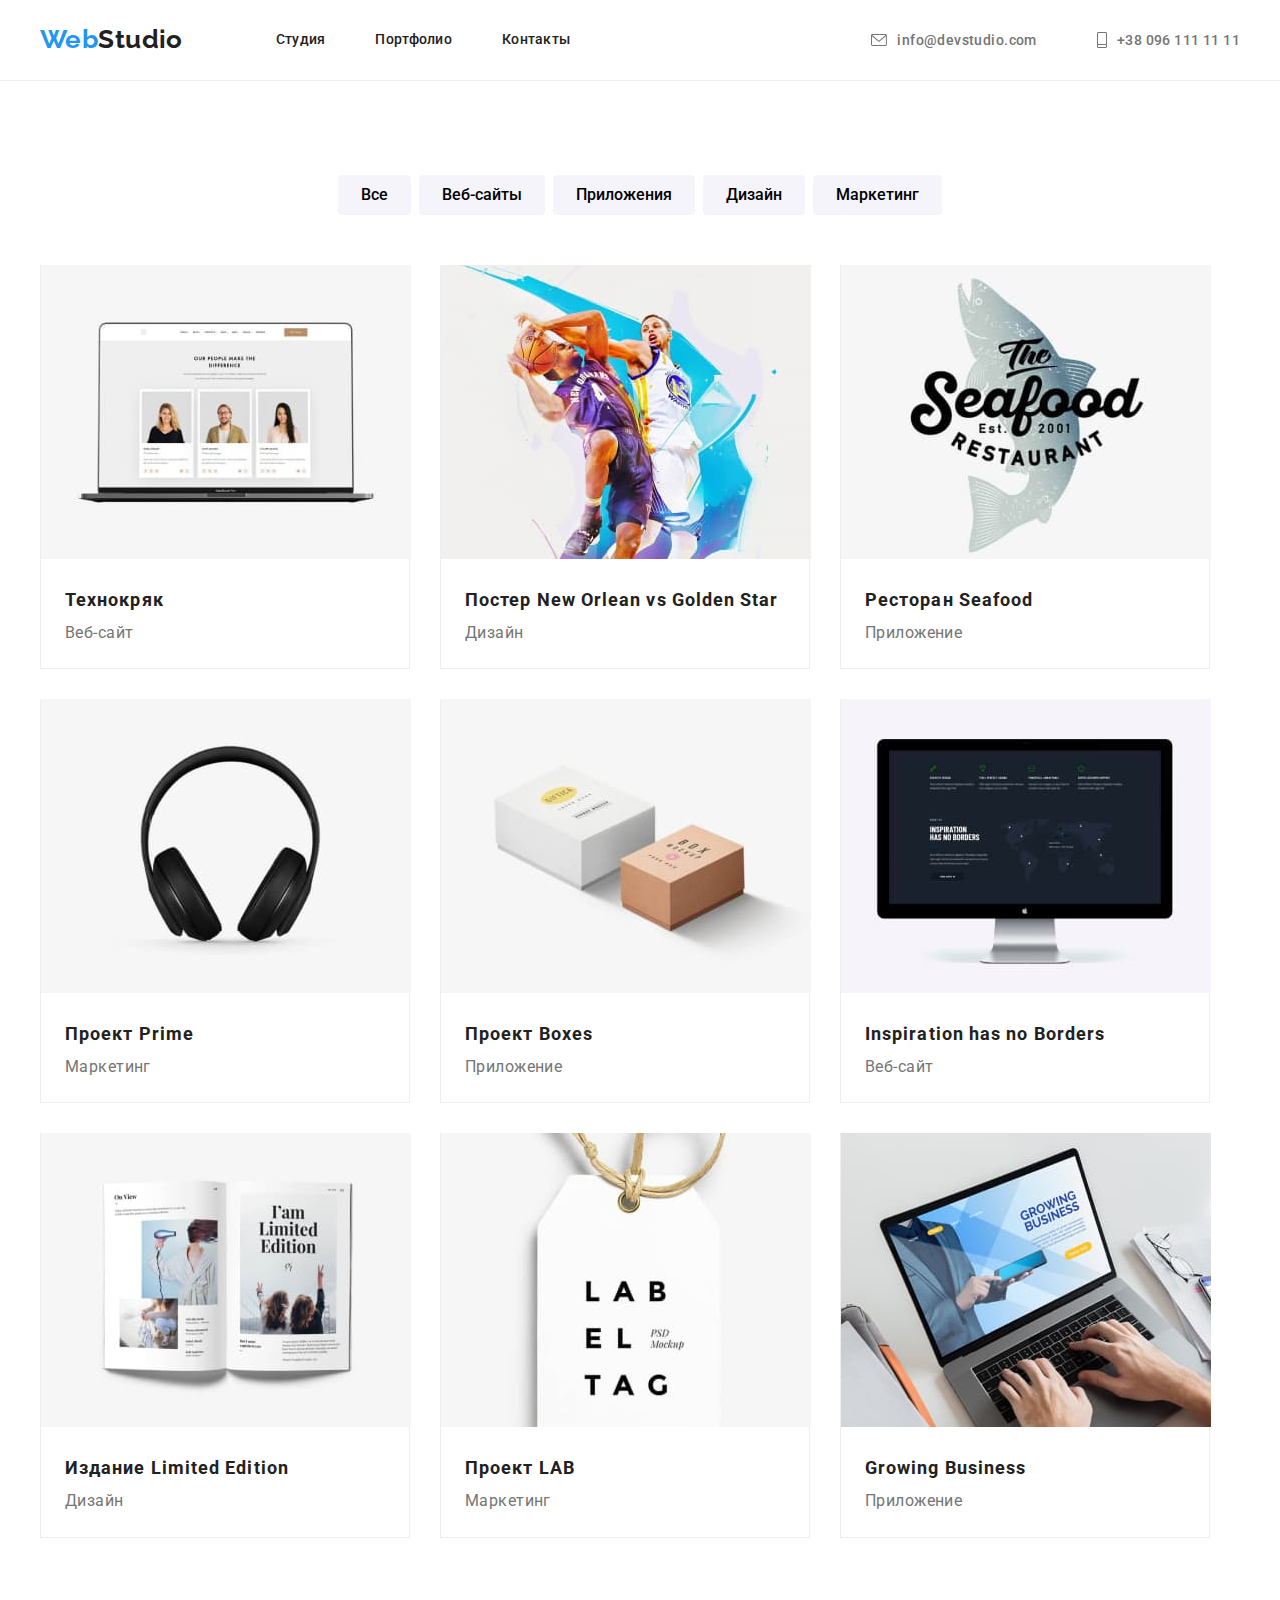
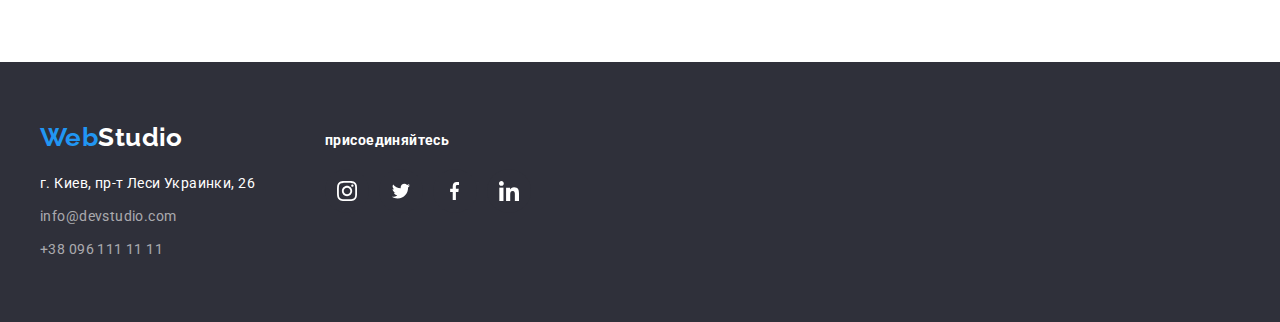
==== portfolio.html @ 37e865db "start" ====
<!DOCTYPE html>
<html lang="en">
<head>
    <meta charset="UTF-8">
    <meta http-equiv="X-UA-Compatible" content="IE=edge">
    <meta name="viewport" content="width=, initial-scale=1.0">
    <title>Document</title>
    <link href="https://fonts.googleapis.com/css2?family=Raleway:wght@700&family=Roboto:wght@400;500;700;900&display=swap"
        rel="stylesheet">
    <link rel="stylesheet" href="https://cdnjs.cloudflare.com/ajax/libs/modern-normalize/1.1.0/modern-normalize.min.css">
    <link rel="stylesheet" href="./css/styles.css">
</head>
<body class="page">
    <div class="nav">
    <div class="container">
    
        <header class="WebStudio"></header>
        <nav class="main-nav">
        <a href="" class="logo">Web<span class="logo-accent">Studio </span> </a>
    
            <ul class="site-nav">
                <li class="items"><a href="./index.html" class="link">Студия</a></li>
                <li class="items"><a href="" class="link">Портфолио</a></li>
                <li class="items"><a href="" class="link">Контакты</a></li>
            </ul>
            <ul class="auth-nav">
                <li class="items">
                    
                    <a href="info@devstudio.com" class="links"><svg class="soc-icon" width="16" height="12">
                <use href=".//img/symbols-defs.svg#icon-envelope">
                </use>
            </svg>
            info@devstudio.com</a></li>

                <li class="items">
            
                    <a href="tel+380961111111" class="links phone"><svg class="soc-icon" width="10" height="20">
                <use href=".//img/symbols-defs.svg#icon-phone">
                </use>
                </svg>
                +38 096 111 11 11</a></li>
            </ul>
        </nav>
        </div>
        </div>
        <main>
            <section class="section">
                <div class="button-icon">
                <h1 class="button-item">Buttons</h1>
                <ul class="button-nav">
                    <li class="buttons">
                        <button class="button-style" type="button">Все</button>
                    </li>
                    <li class="buttons">
                        <button class="button-style" type="button">Веб-сайты</button>
                    </li>
                    <li class="buttons">
                        <button class="button-style" type="button">Приложения</button>
                    </li class="buttons">
                    <li class="buttons">
                        <button class="button-style" type="button">Дизайн</button>
                    </li>
                    <li class="buttons">
                        <button class="button-style" type="button">Маркетинг</button>
                    </li>
                </ul>
                </div>
            
            
            <div class="section no-padding">
                <div class="container">
                <h1 class="portfolio-item">Portfolio</h1>
                <div class="flex-container">
                <ul class="flex-container">
                    
                    <li class="examples">
                        <div class="flex-elements">
                        <a href="" class="portfolio">
                            <img src="./img/img7.jpg" alt="ноут" width="370px">
                            <div class="portfolio-link">
                            <h2 class="name">Технокряк</h2>
                            <p class="work">Веб-сайт</p>
                            </div>
                        </a>
                        </div>
                    </li>
                    
                    <li class="examples">
                        <div class="flex-elements">
                        <a href="" class="portfolio">
                            <img src="./img/img8.jpg" alt="баскетбол" width="370px">
                            <div class="portfolio-link">
                            <h2 class="name">Постер New Orlean vs Golden Star</h2>
                            <p class="work">Дизайн</p>
                            </div>
                        </a>
                        </div>
                    </li>
                    
                    <li class="examples">
                        <div class="flex-elements">
                        <a href="" class="portfolio">
                            <img src="./img/img9.jpg" alt="seafood" width="370px">
                            <div class="portfolio-link">
                            <h2 class="name">Ресторан Seafood</h2>
                            <p class="work">Приложение</p>
                            </div>
                        </a>
                        </div>
                    </li>

                    <li class="examples">
                        <div class="flex-elements">
                        <a href="" class="portfolio">
                            <img src="./img/img10.jpg" alt="наушники" width="370px">
                            <div class="portfolio-link">
                            <h2 class="name">Проект Prime</h2>
                            <p class="work">Маркетинг</p>
                            </div>
                        </a>
                        </div>
                    </li>

                    <li class="examples">
                        <div class="flex-elements">
                        <a href="" class="portfolio">
                            <img src="./img/img11.jpg" alt="блоки" width="370px">
                            <div class="portfolio-link">
                            <h2 class="name">Проект Boxes</h2>
                            <p class="work">Приложение</p>
                            </div>
                        </a>
                        </div>
                    </li>

                    <li class="examples">
                        <div class="flex-elements">
                        <a href="" class="portfolio">
                            <img src="./img/img12.jpg" alt="монитор" width="370px">
                            <div class="portfolio-link">
                            <h2 class="name">Inspiration has no Borders</h2>
                            <p class="work">Веб-сайт</p>
                            </div>
                        </a>
                        </div>
                    </li>

                    <li class="examples">
                        <div class="flex-elements">
                        <a href="" class="portfolio">
                            <img src="./img/img13.jpg" alt="книга" width="370px">
                            <div class="portfolio-link">
                            <h2 class="name">Издание Limited Edition</h2>
                            <p class="work">Дизайн</p>
                            </div>
                        </a>
                        </div>
                    </li>

                    <li class="examples">
                        <div class="flex-elements">
                        <a href="" class="portfolio">
                            <img src="./img/img14.jpg" alt="этикетка" width="370px">
                            <div class="portfolio-link">
                            <h2 class="name">Проект LAB</h2>
                            <p class="work">Маркетинг</p>
                            </div>
                        </a>
                        </div>
                    </li>

                    <li class="examples">
                        <div class="flex-elements">
                        <a href="" class="portfolio">
                            <img src="./img/img15.jpg" alt="бизнес" width="370px">
                            <div class="portfolio-link">
                            <h2 class="name">Growing Business</h2>
                            <p class="work">Приложение</p>
                            </div>
                        </a>
                        </div>
                    </li>
                </ul>
                </div>
                </div>
                </div>
            </section>
            </main>

            <footer class="adress">
                 <div class="contact-wrap">
        <div class="container">
            <section class="adress-footer">
        <a href="" class="logo">Web<span class="logo-style">Studio </span> </a>
        <address>
            <ul class="adress-nav">
                <li class="adress-item">
                    <a href="" class="adress-map">г. Киев, пр-т Леси Украинки, 26</a>
                </li>

                <li class="adress-items">
                    <a href="" class="adress-info">info@devstudio.com</a>
                </li>

                <li><a href="" class="adress-info">+38 096 111 11 11</a></li>
            </ul>
    
        </address>
        
        </section>

        <section class="online">
            <h2 class="online-title">присоединяйтесь</h2>
            <ul class="masters-soc-list">
                    <li class="masters-soc-item">
                        <a href="" class="online-soc-link">
                            <svg class="online-soc-icon" width="20" height="20">
                                <use href=".//img/symbols-defs.svg#icon-instagram">
                                </use>
                            </svg>
                        </a>
                    </li>
                
                    <li class="masters-soc-item">
                        <a href="" class="online-soc-link">
                            <svg class="online-soc-icon" width="20" height="16.25">
                                <use href=".//img/symbols-defs.svg#icon-bird">
                                </use>
                            </svg>
                        </a>
                    </li>
                
                    <li class="masters-soc-item">
                        <a href="" class="online-soc-link">
                            <svg class="online-soc-icon" width="10" height="20">
                                <use href=".//img/symbols-defs.svg#icon-f">
                                </use>
                            </svg>
                        </a>
                
                    </li>
                
                    <li class="masters-soc-item">
                        <a href="" class="online-soc-link">
                            <svg class="online-soc-icon" width="20" height="20">
                                <use href=".//img/symbols-defs.svg#icon-linkedin">
                                </use>
                            </svg>
                        </a>
                    </li>
                </ul>
        </section>
    </div>
    </div>
    </footer>
    
    </body>
            
            </html>
---- css/styles.css ----
html {
    box-sizing: border-box;
}

*,
*::before,
*::after {
    box-sizing: inherit;
}

:root {
    --primary-text-color: #757575;
    --title-text-color: #212121;
    --text-color-secondary: #FFFFFF;
    --accent-color: #2196F3;
}

body {
    color: var(--primary-text-color);
    background-color: #FFFFFF;
    font-family: Roboto, sans-serif;
    letter-spacing: 0.03em;
    font-size: 14px;
}

.container {
    margin-left: auto;
    margin-right: auto;
    width: 1230px;
    padding-left: 15px;
    padding-right: 15px;
}



ul {
    list-style: none;
    margin: 0px;
    padding: 0px;
}

.main-nav {
    display: flex;
    align-items: center;
}

.nav {
    background-color: #FFFFFF;
    border-top: 80px;
    border-bottom: 1px solid #ECECEC;
      
}

.logo {
    color: var(--accent-color);
    font-family: Raleway, sans-serif;
    font-size: 26px;
    line-height: 1.19;
    font-weight: 700;
    text-decoration: none;
    margin-top: 24px;
    margin-bottom: 25px;
    
}

.logo-accent {
    color: var(--title-text-color);
}

.logo:hover {
    color: var(--accent-color);
}

.logo-style {
    color: var(--text-color-secondary);
}

.site-nav {
    display: flex;
    margin-left: 93px;
}

.site-nav .link {
    color: var(--title-text-color);
    font-weight: 500;
    line-height: 1.14;
    letter-spacing: 0.02em;
    text-decoration: none;
    transition-property: color;
    transition-duration: 250ms;
    transition-timing-function: cubic-bezier(0.4, 0, 0.2, 1);

}

.site-nav .items:not(:last-child){
    margin-right: 50px;
}


.site-nav .link:hover,
.site-nav .link:focus {
    color: var(--accent-color);
}

.auth-nav {
    display: flex;
    margin-left: auto;
}

.auth-nav .items+.items {
    margin-left: 50px;
}

.auth-nav .links {
    color: var(--primary-text-color);
    font-weight: 500;
    text-decoration: none;
    margin-top: 0px;
    margin-bottom: 0px;
    transition-property: color;
    transition-duration: 250ms;
    transition-timing-function: cubic-bezier(0.4, 0, 0.2, 1);
}

.items {
    display: flex;
}

.links{
    display: inline-flex;
    align-items: center;
}

.links::before{
    content:"" ;
    margin-right: 10px;
}

.soc-link {
    display: flex;
    align-items: center;
    justify-content: center;
}

.soc-icon {
    fill: #757575;
margin-right: 10px;
}




.soc-icon:hover,
.soc-icon:focus {
    fill: #2196F3;
}


.auth-nav .links:hover,
.auth-nav .links:focus {
    color: var(--accent-color);
}

/* hero */

.hero {
    background-color: #2F303A;
    text-align: center;
    
}


.overlay {
    max-width: 1600px;
    height: 600px;
    margin-left: auto;
    margin-right: auto;
    background-image:linear-gradient(
        to right,
            rgba(47, 48, 58, 0.4),
            rgba(47, 48, 58, 0.4)
            ),
       url("../img/Img16.jpg");
    background-repeat: no-repeat;
    background-size: cover;
    background-position: center;
    padding-top: 200px;
    padding-bottom: 200px;
}

.hero-title {
    color: var(--text-color-secondary);
    font-size: Black;
    font-size: 44px;
    line-height: 1.36;
    font-weight: 900;
    text-align: Center;
    Letter-spacing: 0.06em;
    margin-top: 0px;
    margin-bottom: 30px;
}

.backdrop {
    position: fixed;
    top: 0;
    left: 0;
    width: 100%;
    height: 100%;
    background-color: rgba(0, 0, 0, 0.2);
}

.backdrop.is-hidden {
opacity: 0;
pointer-events: none;
}

.modal {
    position: absolute;
    top: 50%;
    left: 50%;
    transform: translate(-50%, -50%);
    min-height: 581px;
    min-width: 528px;
    margin-top: 221px;
    background-color: #FFFFFF;

}


/* section */
.section-title {
    color: var(--title-text-color);
    font-weight: 700;
    font-size: 36px;
    line-height: 1.17;
    text-align: center;
    margin-top: 0;
    margin-bottom: 50px;
}

.feature {
    display: none;
}

.list-item {
    width: 270px;
    margin-right: 30px;
    }
    
    .list-item:last-child {
        margin-right: 0px;
}


.section{
    padding-top: 94px;
    padding-bottom: 94px;
}

.section.no-padding {
    padding-top: 0px;
    padding-bottom: 0px;
}

.section.half-padding {
    padding-top: 0px;
    padding-bottom: 94px;
}

/* features */
.feature-list .title {
    color: var(--title-text-color);
    font-weight: 700;
    font-size: 14px;
    line-height: 1.14;
    margin-top: 0px;
    margin-bottom: 10px;
}

.feature-list {
    display: flex;
}

.feature-link{
    width: 270px;
        height: 120px;
        background-color: #F5F4FA;
        display: flex;
        align-items: center;
        justify-content: center;
        margin-bottom: 30px;

}

.feature-icon:hover,
.feature-icon:focus {
    fill: #2196F3;
}

.title-list {
    margin-top: 0px;
    padding: 0px;
    line-height: 1.71;
}

/* button */
.button {
    color: var(--text-color-secondary);
    background-color: #2196F3;
    font-weight: 700;
    font-size: 16px;
    line-height: 1.88;
    letter-spacing: 0.06em;
    text-decoration: none;
    border-radius: 4px;
    padding: 10px 32px;
    min-width: 200px;
    display: inline-block;
    text-align: center;
    border: 1px solid transparent;
    margin: 0px;
    cursor: pointer;
}

.work-list> .item {
    padding: 0px;
}

.work-list{
    display: flex;
    text-align: center;
    margin: 0px;
    padding: 0px;
}

.work-list .item+.item {
    margin-left: 30px;
}

.site-nav .link :current {
    color: var(--accent-color);
}

.master {
    background-color: #F5F4FA;
}


.person-item {
    background-color: #FFFFFF;
    width: 270px;
    margin-right: 30px;
    box-shadow: 0px 2px 1px rgb(0 0 0 / 20%), 0px 1px 1px rgba(0 0 0 / 14%), 0px 1px 3px rgba(0 0 0 / 12%);
}

.masters-list {
    padding-top: 30px;
    padding-bottom: 16px;
}


.section-staff {
    color: var(--title-text-color);
    font-weight: 500;
    font-size: 16px;
    line-height: 1.19;
    margin-top: 0px;
    margin-bottom: 10px;
    text-align: center;
}

.section-descriptions {
    color: var(--primary-text-color);
    font-size: 16px;
    line-height: 1.19;
    margin: 0px;
    text-align: center;
}

.masters-soc-list{
    display: flex;
    padding-top: 0px;
    padding-bottom: 30px;
    justify-content: center;
}

.masters-soc-item{
    width: 44px;
    height: 44px;
    margin-right: 10px;
}

.masters-soc-item:last-child{
    margin-right: 0px;
}

.masters-soc-link{
    width: 100%;
    height: 100%;
    background-color: #FFFFFF;
    border-radius: 50%;
    display: flex;
    align-items: center;
    justify-content: center;
    transition-property: background-color;
    transition-duration: 250ms;
    transition-timing-function: cubic-bezier(0.4, 0, 0.2, 1);
}

.masters-soc-icon {
    fill: #AFB1B8;
    transition-property: fill;
    transition-duration: 250ms;
    transition-timing-function: cubic-bezier(0.4, 0, 0.2, 1);
}

.masters-soc-link:hover,
.masters-soc-link:focus{
    background-color: #2196F3;
}

.masters-soc-link:hover .masters-soc-icon,
.masters-soc-link:focus .masters-soc-icon {
    fill: #FFFFFF;
}

/* clients */


.client-title {
    color: var(--title-text-color);
    font-size: 36px;
    font-weight: 700;
    line-height: 1.17;
    text-align: center;
    margin-top: 0px;
    margin-bottom: 50px;
}

.client-list{
    display: flex;

}

.client-item {
    width: 170px;
    height: 92px;
    margin-right: 30px;
    border: 1px Solid #AFB1B8;
}

.client-item:last-child {
    margin-right: 0px;
}

.client-item:hover,
.client-item:focus {
    border: 1px Solid #2196F3;
}

.client-link {
    width: 100%;
    height: 100%;
    background-color: #FFFFFF;
    border-radius: 50%;
    display: flex;
    align-items: center;
    justify-content: center;
    transition-property: background-color;
    transition-duration: 250ms;
    transition-timing-function: cubic-bezier(0.4, 0, 0.2, 1);
}

.client-icon {
    fill: #AFB1B8;
    transition-property: fill;
    transition-duration: 250ms;
     transition-timing-function: cubic-bezier(0.4, 0, 0.2, 1);
}

.client-link:hover .client-icon,
.client-link:focus .client-icon {
    fill: #2196F3;
}

/* footer */

.contact-wrap .container {
    display: flex;
}

.adress {
    background-color: #2F303A;
    padding-top: 60px;
    padding-bottom: 60px;
}

.adress-item {
    margin-top: 20px;
    margin-bottom: 9px;
}

.adress-items {
    margin-top: 0px;
    margin-bottom: 9px;
}

.adress-map {
    color: var(--text-color-secondary);
    line-height: 1.71;
    text-decoration: none;
    font-style: normal;
    margin: 0px;
    
}

.online-title {
    font-size: 14px;
    font-weight: 700;
    line-height: 1.14;
    color: var(--text-color-secondary);
    padding-bottom: 0px;
    margin-bottom: 20px;

}

.online-soc-link {
    width: 100%;
    height: 100%;
    background-color: #2F303A;
    border-radius: 50%;
    display: flex;
    align-items: center;
    justify-content: center;
    transition-property: background-color;
    transition-duration: 250ms;
    transition-timing-function: cubic-bezier(0.4, 0, 0.2, 1);
}

.online-soc-icon {
    fill: #FFFFFF;
}

.online-soc-link:hover,
.online-soc-link:focus {
    background-color: #2196F3;
}

.adress-footer {
    margin-right: 70px;
}

.adress-info {
    color: rgba(255, 255, 255, 0.6);
    line-height: 1.71;
    text-decoration: none;
    font-style: normal;
    margin: 0px;
    transition-property: color;
    transition-duration: 250ms;
    transition-timing-function: cubic-bezier(0.4, 0, 0.2, 1);

}

.adress-nav .adress-map:hover,
.adress-nav .adress-map:focus {
    color: var(--accent-color);
}

.adress-nav .adress-info:hover,
.adress-nav .adress-info:focus {
    color: var(--text-color-secondary);
    background-color: var(--accent-color);
}

.adress-nav {
    text-decoration: none;
    padding: 0px;
    margin: 0px;
}

/* portfolio */

.flex-container {
    display: flex;
    flex-wrap: wrap;
    margin: 0px;
    padding: 0px;
}

.flex-elements {
    width: 370px;
    margin-bottom: 30px;
    border: 1px solid #EEEEEE;
    border-top: none;
    transition-property: box-shadow;
        transition-duration: 250ms;
        transition-timing-function: cubic-bezier(0.4, 0, 0.2, 1);
}

.flex-elements:hover,
.flex-elements:focus {
    box-shadow: 1px 4px 6px rgb(0 0 0 / 16%), 0px 4px 4px rgba(0 0 0 / 6%), 0px 1px 1px rgba(0 0 0 / 12%);
}


.flex-elements:nth-child(3n):nth-last-child(-n+3) {
    margin-bottom: 0px;
}

.flex-element {
    width: 270px;
    margin-right: 30px;
}

.flex-element:nth-child(4n) {
    margin-right: 0px;
}

.flex-element:nth-last-child(-n+4) {
    margin-bottom: 0px;
}

.button-style {
    font-family: roboto;
    font-size: 16px;
    line-height: 1.63;
    font-weight: 500;
    background-color: #F5F4FA;
    border-radius: 4px;
    padding: 6px 22px;
    min-width: 73px;
    display: inline-block;
    text-align: center;
    border: 1px solid transparent;
    transition-property: all;
    transition-duration: 250ms;
    transition-timing-function: cubic-bezier(0.4, 0, 0.2, 1);
    
}

.button-item {
    display: none;
    padding: 0px;
    margin: 0px;
}

.button-nav{
    display: flex;
    justify-content: center;
    margin-top: 0px;
    margin-bottom: 50px;
    padding: 0px;
}

.button-nav .buttons+.buttons {
    margin-left: 8px;
}

.button-nav .button-style:hover,
.button-nav .button-style:focus {
    color: var(--text-color-secondary);
    background-color: var(--accent-color);
    box-shadow: 0px 3px 1px rgba(0, 0, 0, 0.1), 0px 1px 2px rgba(0, 0, 0, 0.08), 0px 2px 2px rgba(0, 0, 0, 0.12);
}

.portfolio {
    text-decoration: none;
}

.portfolio-link {
    padding-top: 20px;
    padding-bottom: 20px;
        padding-left: 24px;
        padding-right: 24px;
        margin: 0px;
        width: 370px;
}

.portfolio-item {
    margin: 0px;
    padding: 0px;
    display: none;
}

.name {
    color: var(--title-text-color);
    font-weight: 700;
    font-size: 18px;
    line-height: 2;
    letter-spacing: 0.06em;
    margin-bottom: 4px;
    margin: 0px;
}

.examples {
    background-color: #FFFFFF;
    width: 370px;
    margin-right: 30px;
}

.work {
    color: #757575;
    font-size: 16px;
    line-height: 1.88;
    margin: 0px;
    padding: 0px;
}


/* цвет основного текста #212121 */
/* вторичный цвет #757575 */
/* голубой #2196F3 */
/* белый #FFFFFF */
/* вторичный цвет фона #2F303A */
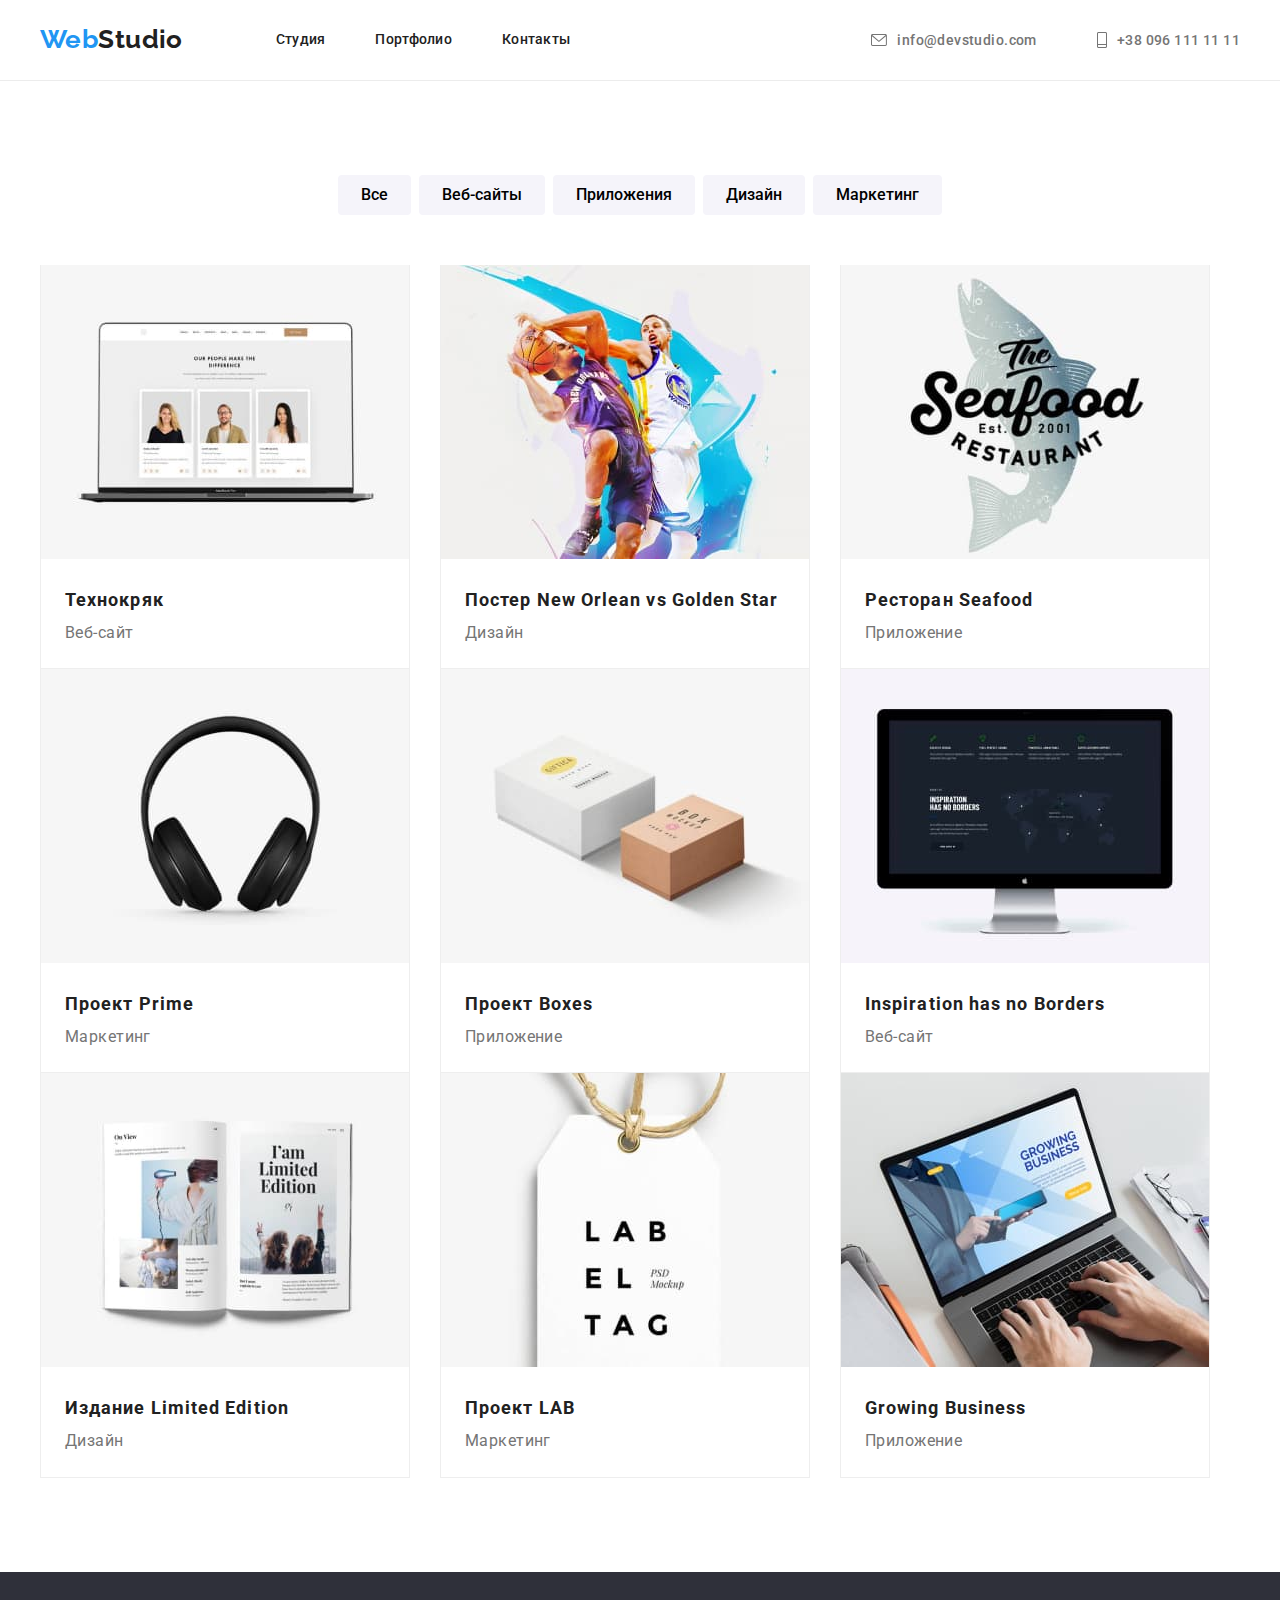
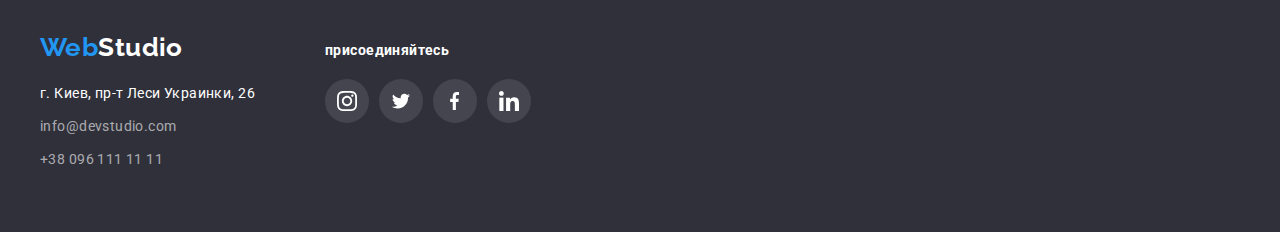
==== commit a3dacc48: "modal" ====
--- a/portfolio.html
+++ b/portfolio.html
@@ -76,7 +76,10 @@
                     <li class="examples">
                         <div class="flex-elements">
                         <a href="" class="portfolio">
+                            <div class="product-thumb">
                             <img src="./img/img7.jpg" alt="ноут" width="370px">
+                             <p class="product-actions">Ресурс предлагает комплексные предложения с разным уровнем функционала и сервисов. Все это позволит посетителю получить исчерпывающие сведения о компании или частном лице.</p>
+                            </div>
                             <div class="portfolio-link">
                             <h2 class="name">Технокряк</h2>
                             <p class="work">Веб-сайт</p>
@@ -88,7 +91,10 @@
                     <li class="examples">
                         <div class="flex-elements">
                         <a href="" class="portfolio">
+                            <div class="product-thumb">
                             <img src="./img/img8.jpg" alt="баскетбол" width="370px">
+                            <p class="product-actions">Ресурс предлагает комплексные предложения с разным уровнем функционала и сервисов. Все это позволит посетителю получить исчерпывающие сведения о компании или частном лице.</p>
+                            </div>
                             <div class="portfolio-link">
                             <h2 class="name">Постер New Orlean vs Golden Star</h2>
                             <p class="work">Дизайн</p>
@@ -100,7 +106,10 @@
                     <li class="examples">
                         <div class="flex-elements">
                         <a href="" class="portfolio">
+                            <div class="product-thumb">
                             <img src="./img/img9.jpg" alt="seafood" width="370px">
+                            <p class="product-actions">Ресурс предлагает комплексные предложения с разным уровнем функционала и сервисов. Все это позволит посетителю получить исчерпывающие сведения о компании или частном лице.</p>
+                            </div>
                             <div class="portfolio-link">
                             <h2 class="name">Ресторан Seafood</h2>
                             <p class="work">Приложение</p>
@@ -112,7 +121,10 @@
                     <li class="examples">
                         <div class="flex-elements">
                         <a href="" class="portfolio">
+                            <div class="product-thumb">
                             <img src="./img/img10.jpg" alt="наушники" width="370px">
+                            <p class="product-actions">Ресурс предлагает комплексные предложения с разным уровнем функционала и сервисов. Все это позволит посетителю получить исчерпывающие сведения о компании или частном лице.</p>
+                            </div>
                             <div class="portfolio-link">
                             <h2 class="name">Проект Prime</h2>
                             <p class="work">Маркетинг</p>
@@ -124,7 +136,10 @@
                     <li class="examples">
                         <div class="flex-elements">
                         <a href="" class="portfolio">
+                            <div class="product-thumb">
                             <img src="./img/img11.jpg" alt="блоки" width="370px">
+                            <p class="product-actions">Ресурс предлагает комплексные предложения с разным уровнем функционала и сервисов. Все это позволит посетителю получить исчерпывающие сведения о компании или частном лице.</p>
+                            </div>
                             <div class="portfolio-link">
                             <h2 class="name">Проект Boxes</h2>
                             <p class="work">Приложение</p>
@@ -136,7 +151,10 @@
                     <li class="examples">
                         <div class="flex-elements">
                         <a href="" class="portfolio">
+                            <div class="product-thumb">
                             <img src="./img/img12.jpg" alt="монитор" width="370px">
+                            <p class="product-actions">Ресурс предлагает комплексные предложения с разным уровнем функционала и сервисов. Все это позволит посетителю получить исчерпывающие сведения о компании или частном лице.</p>
+                            </div>
                             <div class="portfolio-link">
                             <h2 class="name">Inspiration has no Borders</h2>
                             <p class="work">Веб-сайт</p>
@@ -148,7 +166,10 @@
                     <li class="examples">
                         <div class="flex-elements">
                         <a href="" class="portfolio">
+                            <div class="product-thumb">
                             <img src="./img/img13.jpg" alt="книга" width="370px">
+                            <p class="product-actions">Ресурс предлагает комплексные предложения с разным уровнем функционала и сервисов. Все это позволит посетителю получить исчерпывающие сведения о компании или частном лице.</p>
+                            </div>
                             <div class="portfolio-link">
                             <h2 class="name">Издание Limited Edition</h2>
                             <p class="work">Дизайн</p>
@@ -160,7 +181,10 @@
                     <li class="examples">
                         <div class="flex-elements">
                         <a href="" class="portfolio">
+                            <div class="product-thumb">
                             <img src="./img/img14.jpg" alt="этикетка" width="370px">
+                            <p class="product-actions">Ресурс предлагает комплексные предложения с разным уровнем функционала и сервисов. Все это позволит посетителю получить исчерпывающие сведения о компании или частном лице.</p>
+                            </div>
                             <div class="portfolio-link">
                             <h2 class="name">Проект LAB</h2>
                             <p class="work">Маркетинг</p>
@@ -172,7 +196,10 @@
                     <li class="examples">
                         <div class="flex-elements">
                         <a href="" class="portfolio">
+                            <div class="product-thumb">
                             <img src="./img/img15.jpg" alt="бизнес" width="370px">
+                            <p class="product-actions">Ресурс предлагает комплексные предложения с разным уровнем функционала и сервисов. Все это позволит посетителю получить исчерпывающие сведения о компании или частном лице.</p>
+                            </div>
                             <div class="portfolio-link">
                             <h2 class="name">Growing Business</h2>
                             <p class="work">Приложение</p>
--- a/css/styles.css
+++ b/css/styles.css
@@ -48,7 +48,6 @@
     background-color: #FFFFFF;
     border-top: 80px;
     border-bottom: 1px solid #ECECEC;
-      
 }
 
 .logo {
@@ -85,11 +84,13 @@
     font-weight: 500;
     line-height: 1.14;
     letter-spacing: 0.02em;
+    padding-top: 32px;
+    padding-bottom: 32px;
     text-decoration: none;
     transition-property: color;
     transition-duration: 250ms;
     transition-timing-function: cubic-bezier(0.4, 0, 0.2, 1);
-
+    position: relative;
 }
 
 .site-nav .items:not(:last-child){
@@ -100,6 +101,28 @@
 .site-nav .link:hover,
 .site-nav .link:focus {
     color: var(--accent-color);
+}
+
+.link {
+    
+}
+
+.link::after {
+    content: "";
+    display: block;
+    width: 100%;
+    height: 4px;
+    background-color: var(--accent-color);
+    border-radius: 2px;
+    position: absolute;
+    left: 0;
+    bottom: 0;
+    opacity: 0;
+    transition: 250ms cubic-bezier(0.4, 0, 0.2, 1);
+}
+
+.link:hover::after {
+    opacity: 1;
 }
 
 .auth-nav {
@@ -172,7 +195,7 @@
 
 .overlay {
     max-width: 1600px;
-    height: 600px;
+    max-height: 600px;
     margin-left: auto;
     margin-right: auto;
     background-image:linear-gradient(
@@ -207,22 +230,29 @@
     width: 100%;
     height: 100%;
     background-color: rgba(0, 0, 0, 0.2);
+    opacity: 1;
+    transition: opacity 250ms cubic-bezier(0.4, 0, 0.2, 1);
 }
 
 .backdrop.is-hidden {
 opacity: 0;
 pointer-events: none;
+}
+
+.backdrop.is-hidden .modal {
+    transform: translate(-50%, -50%) scale(1.1);
 }
 
 .modal {
     position: absolute;
     top: 50%;
     left: 50%;
-    transform: translate(-50%, -50%);
+    transform: translate(-50%, -50%) scale(1);
     min-height: 581px;
     min-width: 528px;
     margin-top: 221px;
     background-color: #FFFFFF;
+    transition: transform 250ms cubic-bezier(0.4, 0, 0.2, 1);;
 
 }
 
@@ -462,7 +492,6 @@
     width: 100%;
     height: 100%;
     background-color: #FFFFFF;
-    border-radius: 50%;
     display: flex;
     align-items: center;
     justify-content: center;
@@ -527,7 +556,7 @@
 .online-soc-link {
     width: 100%;
     height: 100%;
-    background-color: #2F303A;
+    background-color: rgba(255, 255, 255, 0.1);
     border-radius: 50%;
     display: flex;
     align-items: center;
@@ -588,9 +617,59 @@
     padding: 0px;
 }
 
+
+.product-thumb {
+    position: relative;
+    overflow: hidden;
+}
+
+.product-thumb:hover .product-actions{
+transform: translateY(0);
+}
+
+.product-actions {
+    font-size: 18px;
+    line-height: 1.56;
+    color: #FFFFFF;
+    background-color: #2196F3;
+    letter-spacing: 0.03em;
+    width: 370px;
+    height: 100%;
+    padding-bottom: 63px;
+    padding-top: 63px;
+    padding-left: 24px;
+    padding-right: 24px;
+    margin: 0px;
+    text-align: left;
+    justify-content: center;
+    display: flex;
+    position: absolute;
+    top: 0;
+    transform: translateY(100%);
+    transition: transform 250ms cubic-bezier(0.4, 0, 0.2, 1);
+}
+
+   /* 
+ .product-overlay { 
+    display: flex;
+    content: "";
+    color: var(--text-color-secondary);
+    position: absolute;
+    top: 0;
+    left: 0;
+    width: 100%;
+    height: 100%;
+    transform: translateY(100%);
+    transition: 250ms cubic-bezier(0.4, 0, 0.2, 1);
+}
+
+.product-thumb:hover .product-overlay {
+    transform: translateY(0);
+}  */
+
 .flex-elements {
     width: 370px;
-    margin-bottom: 30px;
+    
     border: 1px solid #EEEEEE;
     border-top: none;
     transition-property: box-shadow;
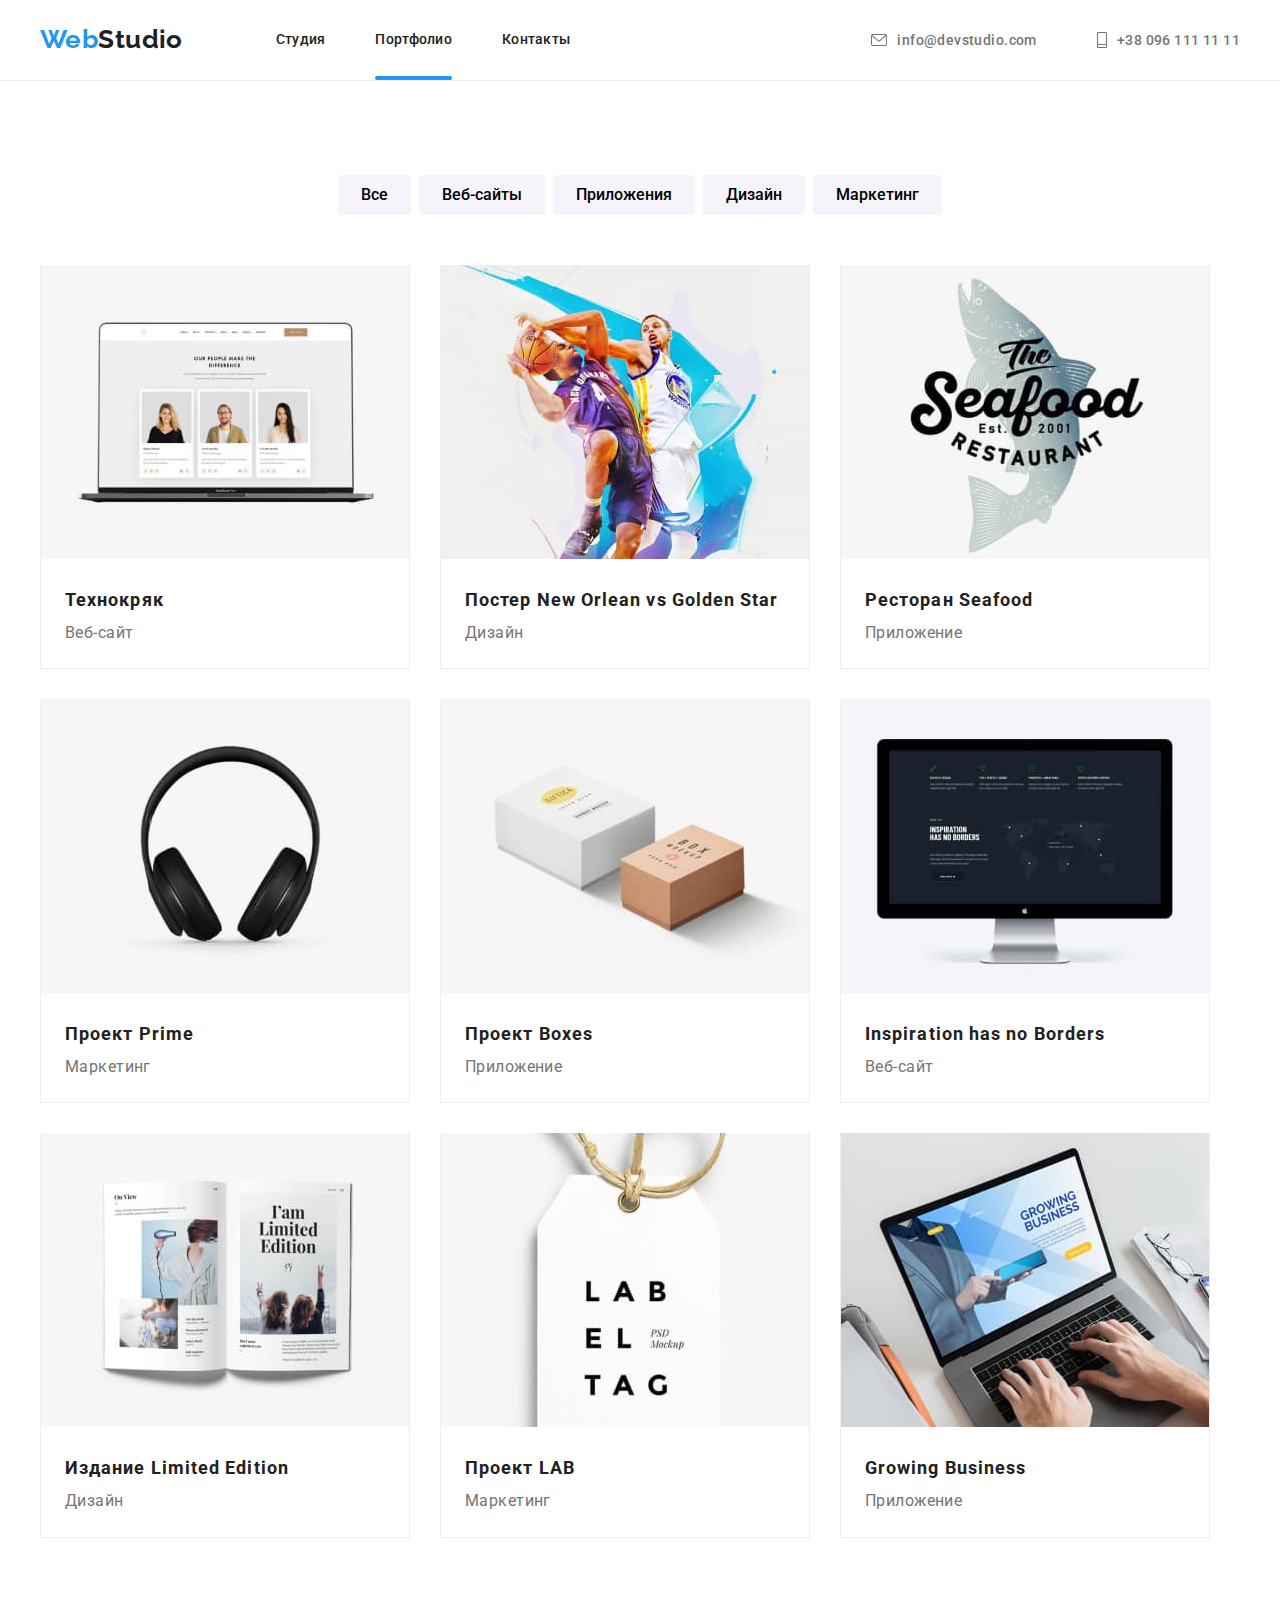
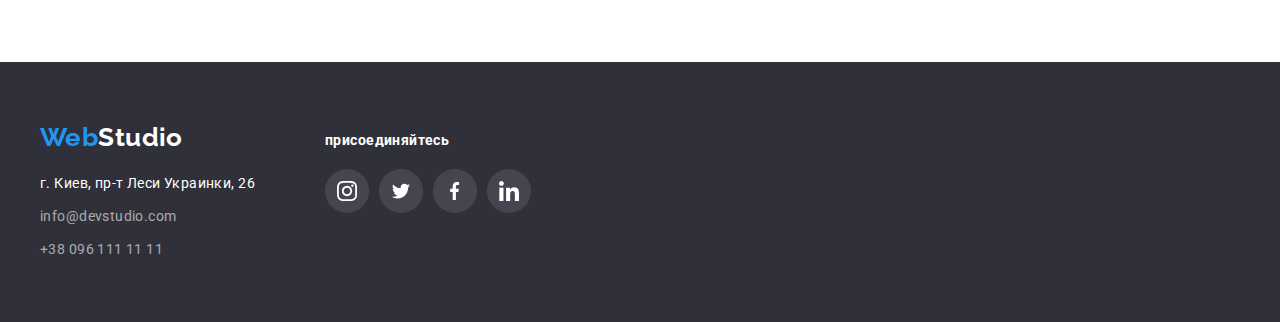
==== commit aeed37f9: "current" ====
--- a/portfolio.html
+++ b/portfolio.html
@@ -20,7 +20,7 @@
     
             <ul class="site-nav">
                 <li class="items"><a href="./index.html" class="link">Студия</a></li>
-                <li class="items"><a href="" class="link">Портфолио</a></li>
+                <li class="items"><a href="" class="link current">Портфолио</a></li>
                 <li class="items"><a href="" class="link">Контакты</a></li>
             </ul>
             <ul class="auth-nav">
--- a/css/styles.css
+++ b/css/styles.css
@@ -103,8 +103,18 @@
     color: var(--accent-color);
 }
 
-.link {
-    
+.link.current::after {
+    content: "";
+    display: block;
+    width: 100%;
+    height: 4px;
+    background-color: var(--accent-color);
+    border-radius: 2px;
+    position: absolute;
+    left: 0;
+    bottom: 0;
+    opacity: 1;
+    transition: 250ms cubic-bezier(0.4, 0, 0.2, 1);
 }
 
 .link::after {
@@ -166,7 +176,7 @@
 }
 
 .soc-icon {
-    fill: #757575;
+    fill: currentColor;
 margin-right: 10px;
 }
 
@@ -175,7 +185,7 @@
 
 .soc-icon:hover,
 .soc-icon:focus {
-    fill: #2196F3;
+    fill: var(--accent-color);
 }
 
 
@@ -236,6 +246,7 @@
 
 .backdrop.is-hidden {
 opacity: 0;
+visibility: hidden;
 pointer-events: none;
 }
 
@@ -250,12 +261,26 @@
     transform: translate(-50%, -50%) scale(1);
     min-height: 581px;
     min-width: 528px;
-    margin-top: 221px;
     background-color: #FFFFFF;
     transition: transform 250ms cubic-bezier(0.4, 0, 0.2, 1);;
 
 }
 
+.socs-icon {
+    width: 30px;
+    height: 30px;
+    border: 1px solid rgba(0, 0, 0, 0.1);
+    border-radius: 50%;
+    background-color: #FFFFFF;
+    position: absolute;
+    top: 8px;
+    right: 8px;
+}
+
+.svg-button {
+    justify-content: center;
+    fill: solid #000000;
+}
 
 /* section */
 .section-title {
@@ -319,6 +344,7 @@
         align-items: center;
         justify-content: center;
         margin-bottom: 30px;
+        border-radius: 4px;
 
 }
 
@@ -367,6 +393,33 @@
     margin-left: 30px;
 }
 
+.work-thumb {
+    position: relative;
+    overflow: hidden;
+}
+
+.overlay-work-list {
+    font-size: 14px;
+    font-weight: 700;
+    line-height: 1.17;
+    color: #FFFFFF;
+    background-color: rgba(47, 48, 58, 0.8);
+    letter-spacing: 0.03em;
+    width: 370px;
+    height: 70px;
+    padding-bottom: 27px;
+    padding-top: 27px;
+    padding-left: auto;
+    padding-right: auto;
+    margin: 0px;
+    text-align: center;
+    justify-content: center;
+    display: flex;
+    position: absolute;
+    bottom: 0;
+    transition: transform 250ms cubic-bezier(0.4, 0, 0.2, 1);
+}
+
 .site-nav .link :current {
     color: var(--accent-color);
 }
@@ -477,6 +530,7 @@
     height: 92px;
     margin-right: 30px;
     border: 1px Solid #AFB1B8;
+    border-radius: 4px;
 }
 
 .client-item:last-child {
@@ -649,27 +703,11 @@
     transition: transform 250ms cubic-bezier(0.4, 0, 0.2, 1);
 }
 
-   /* 
- .product-overlay { 
-    display: flex;
-    content: "";
-    color: var(--text-color-secondary);
-    position: absolute;
-    top: 0;
-    left: 0;
-    width: 100%;
-    height: 100%;
-    transform: translateY(100%);
-    transition: 250ms cubic-bezier(0.4, 0, 0.2, 1);
-}
-
-.product-thumb:hover .product-overlay {
-    transform: translateY(0);
-}  */
+  
 
 .flex-elements {
     width: 370px;
-    
+    margin-bottom: 30px;
     border: 1px solid #EEEEEE;
     border-top: none;
     transition-property: box-shadow;
